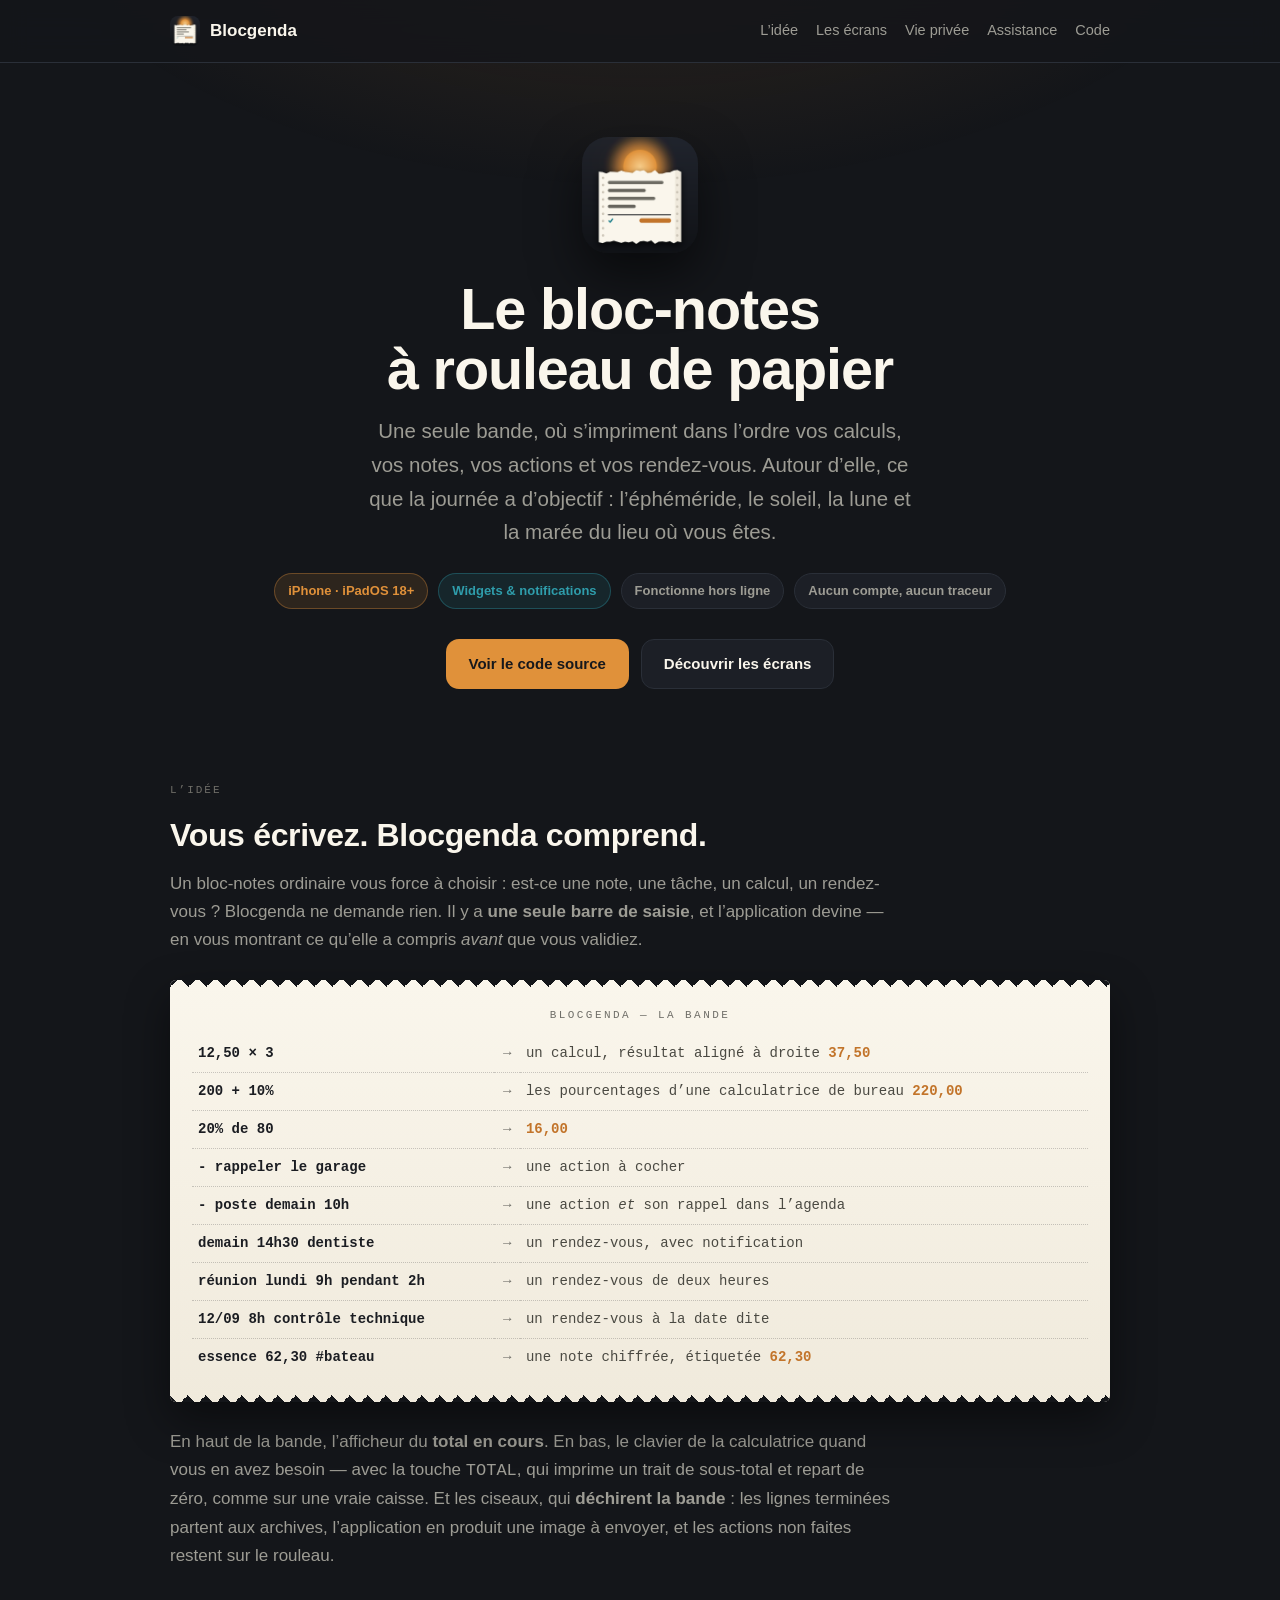
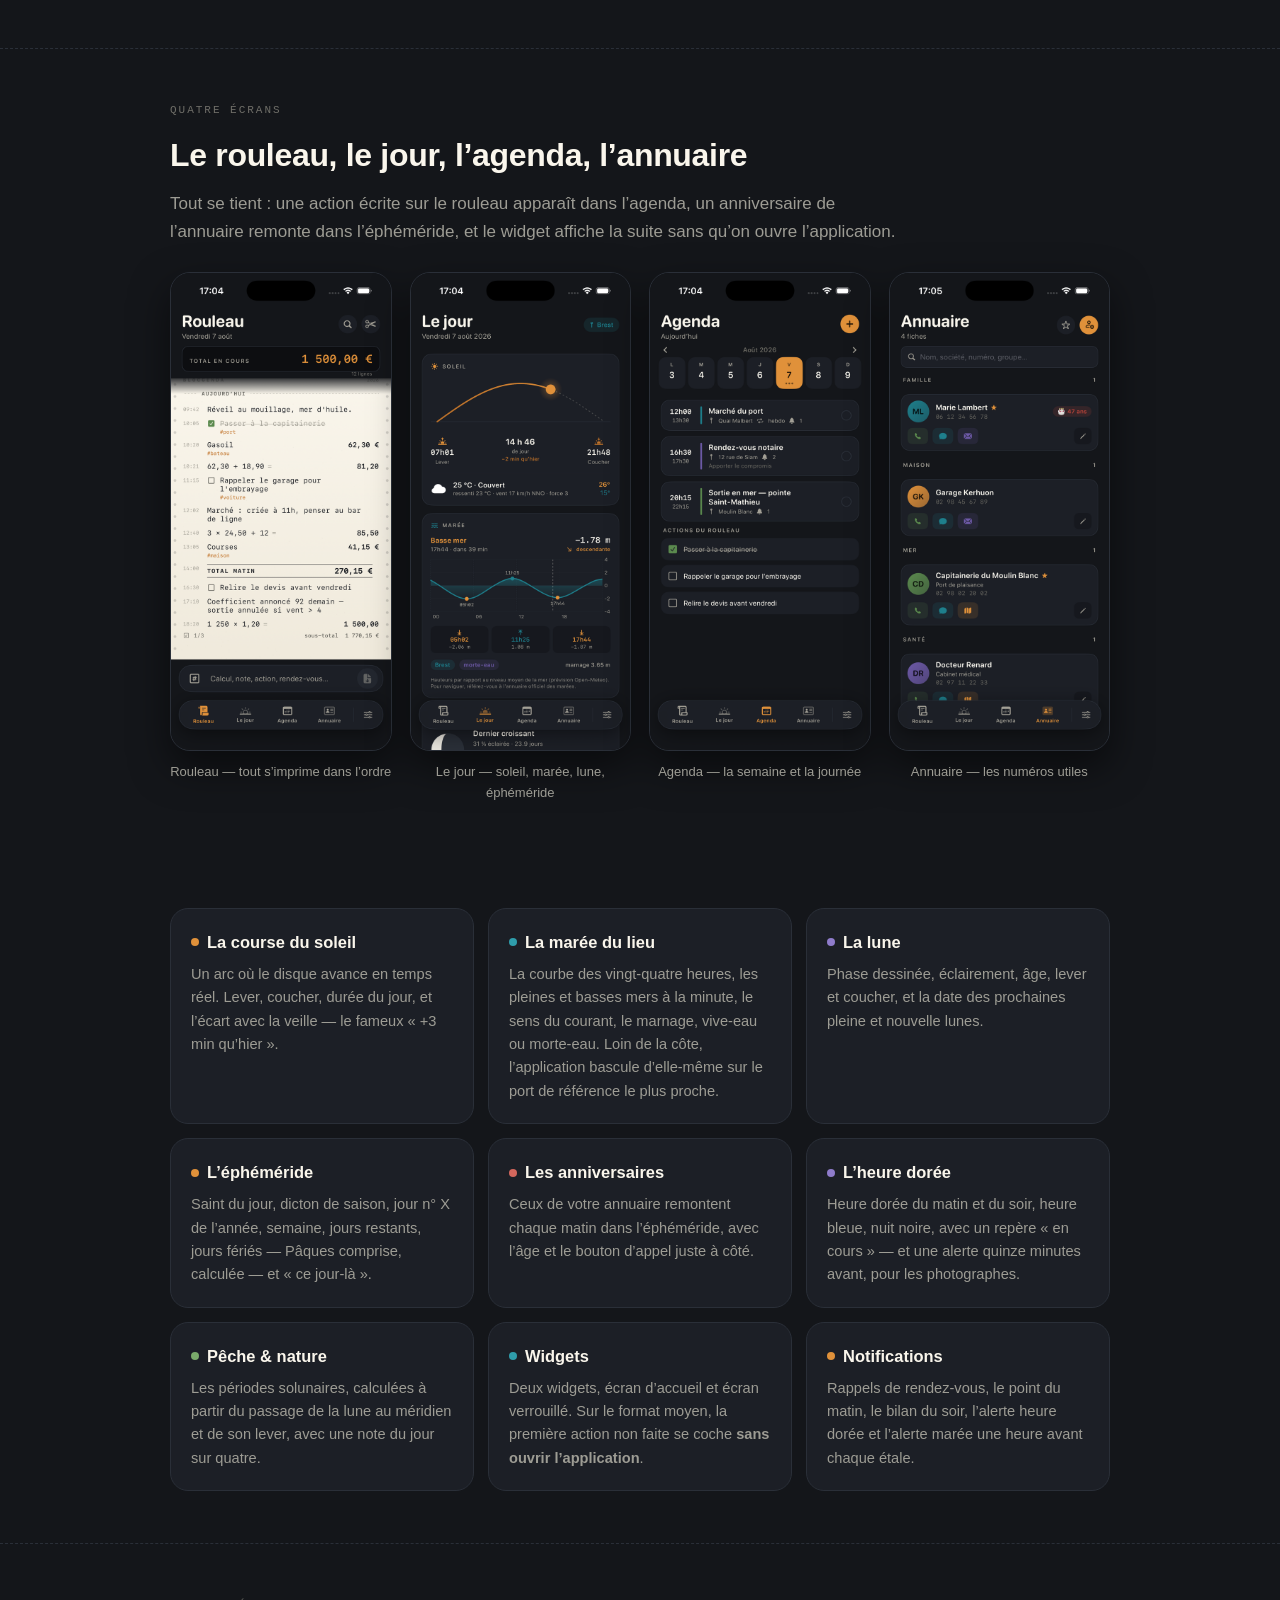
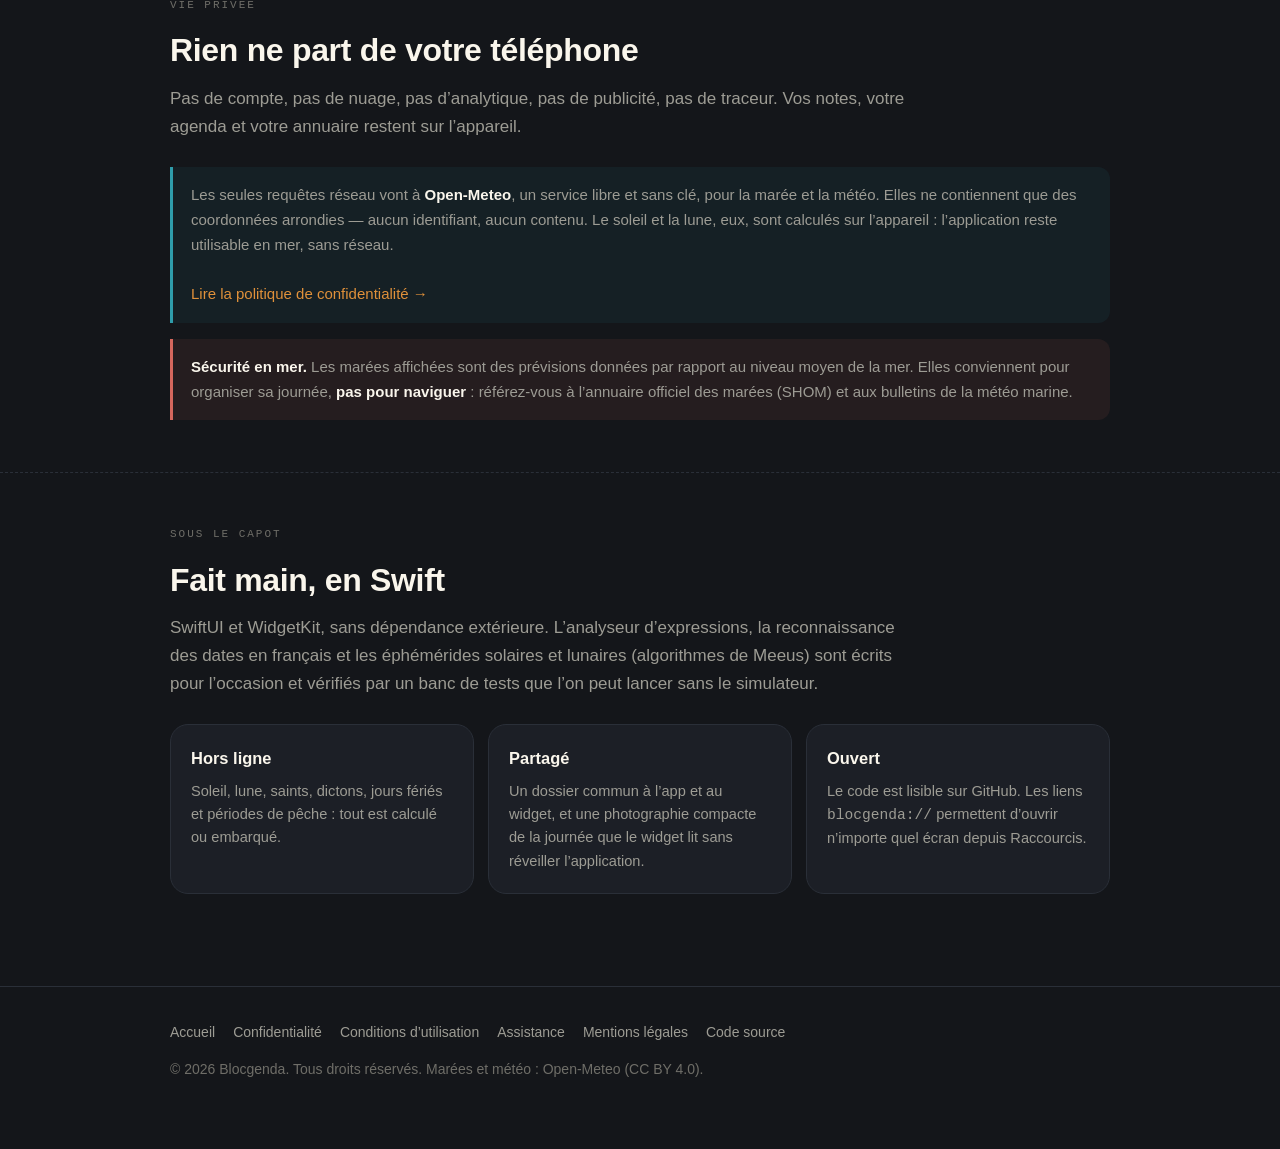
==== docs/index.html @ 2d796fb8 "Première version de Blocgenda Un bloc-notes à rouleau de papier : une seule barre de saisie qui reco" ====
<!DOCTYPE html>
<html lang="fr">
<head>
<meta charset="utf-8">
<meta name="viewport" content="width=device-width, initial-scale=1">
<title>Blocgenda — le bloc-notes à rouleau de papier</title>
<meta name="description" content="Un bloc-notes qui pense comme une additionneuse : une bande de papier où s’impriment vos calculs, vos notes, vos actions et vos rendez-vous. Avec l’éphéméride, le soleil, la lune et la marée du lieu où vous êtes.">
<meta name="theme-color" content="#14161a">
<link rel="icon" href="icone.png">
<link rel="apple-touch-icon" href="icone.png">
<link rel="stylesheet" href="style.css">
<meta property="og:type" content="website">
<meta property="og:title" content="Blocgenda — le bloc-notes à rouleau de papier">
<meta property="og:description" content="Calculs, notes, actions et rendez-vous sur une seule bande de papier. Plus l’éphéméride, le soleil, la lune et la marée du lieu où vous êtes.">
<meta property="og:image" content="https://boboul-cloud.github.io/blocgenda/icone.png">
<meta property="og:locale" content="fr_FR">
</head>
<body>

<header class="site">
  <div class="wrap">
    <a class="brand" href="index.html"><img src="icone.png" alt="">Blocgenda</a>
    <nav class="site">
      <a href="#idee">L’idée</a>
      <a href="#ecrans">Les écrans</a>
      <a href="#vie-privee">Vie privée</a>
      <a href="assistance.html">Assistance</a>
      <a href="https://github.com/boboul-cloud/blocgenda">Code</a>
    </nav>
  </div>
</header>

<main>

<div class="hero wrap">
  <img class="icon" src="icone.png" alt="Icône de Blocgenda : une bande de papier déchirée devant un soleil levant">
  <h1>Le bloc-notes<br>à rouleau de papier</h1>
  <p class="tagline">
    Une seule bande, où s’impriment dans l’ordre vos calculs, vos notes, vos actions
    et vos rendez-vous. Autour d’elle, ce que la journée a d’objectif : l’éphéméride,
    le soleil, la lune et la marée du lieu où vous êtes.
  </p>
  <div class="badges">
    <span class="pill amber">iPhone · iPadOS 18+</span>
    <span class="pill sea">Widgets &amp; notifications</span>
    <span class="pill">Fonctionne hors ligne</span>
    <span class="pill">Aucun compte, aucun traceur</span>
  </div>
  <div class="cta">
    <a class="button primary" href="https://github.com/boboul-cloud/blocgenda">Voir le code source</a>
    <a class="button ghost" href="#ecrans">Découvrir les écrans</a>
  </div>
</div>

<!-- ---------------------------------------------------------------- -->

<section id="idee">
  <div class="wrap">
    <p class="eyebrow">L’idée</p>
    <h2>Vous écrivez. Blocgenda comprend.</h2>
    <p class="lede">
      Un bloc-notes ordinaire vous force à choisir : est-ce une note, une tâche, un
      calcul, un rendez-vous ? Blocgenda ne demande rien. Il y a <strong>une seule barre
      de saisie</strong>, et l’application devine — en vous montrant ce qu’elle a compris
      <em>avant</em> que vous validiez.
    </p>

    <div class="tape">
      <span class="head">Blocgenda — la bande</span>
      <table>
        <tr><td class="in">12,50 × 3</td><td class="arrow">→</td><td class="out">un calcul, résultat aligné à droite <span class="amount">37,50</span></td></tr>
        <tr><td class="in">200 + 10%</td><td class="arrow">→</td><td class="out">les pourcentages d’une calculatrice de bureau <span class="amount">220,00</span></td></tr>
        <tr><td class="in">20% de 80</td><td class="arrow">→</td><td class="out"><span class="amount">16,00</span></td></tr>
        <tr><td class="in">- rappeler le garage</td><td class="arrow">→</td><td class="out">une action à cocher</td></tr>
        <tr><td class="in">- poste demain 10h</td><td class="arrow">→</td><td class="out">une action <em>et</em> son rappel dans l’agenda</td></tr>
        <tr><td class="in">demain 14h30 dentiste</td><td class="arrow">→</td><td class="out">un rendez-vous, avec notification</td></tr>
        <tr><td class="in">réunion lundi 9h pendant 2h</td><td class="arrow">→</td><td class="out">un rendez-vous de deux heures</td></tr>
        <tr><td class="in">12/09 8h contrôle technique</td><td class="arrow">→</td><td class="out">un rendez-vous à la date dite</td></tr>
        <tr><td class="in">essence 62,30 #bateau</td><td class="arrow">→</td><td class="out">une note chiffrée, étiquetée <span class="amount">62,30</span></td></tr>
      </table>
    </div>

    <p class="lede" style="margin-top:26px">
      En haut de la bande, l’afficheur du <strong>total en cours</strong>. En bas, le clavier
      de la calculatrice quand vous en avez besoin — avec la touche <code>TOTAL</code>, qui
      imprime un trait de sous-total et repart de zéro, comme sur une vraie caisse.
      Et les ciseaux, qui <strong>déchirent la bande</strong> : les lignes terminées partent
      aux archives, l’application en produit une image à envoyer, et les actions non faites
      restent sur le rouleau.
    </p>
  </div>
</section>

<hr class="rule">

<!-- ---------------------------------------------------------------- -->

<section id="ecrans">
  <div class="wrap">
    <p class="eyebrow">Quatre écrans</p>
    <h2>Le rouleau, le jour, l’agenda, l’annuaire</h2>
    <p class="lede">
      Tout se tient : une action écrite sur le rouleau apparaît dans l’agenda, un
      anniversaire de l’annuaire remonte dans l’éphéméride, et le widget affiche
      la suite sans qu’on ouvre l’application.
    </p>

    <div class="shots">
      <div class="shot"><figure>
        <img src="captures/rouleau.png" alt="L’écran Rouleau : une bande de papier avec des notes, des calculs et des actions cochables, et l’afficheur du total en cours.">
        <figcaption>Rouleau — tout s’imprime dans l’ordre</figcaption>
      </figure></div>
      <div class="shot"><figure>
        <img src="captures/jour.png" alt="L’écran Le jour : la course du soleil en arc, les heures de lever et coucher, la météo, et la courbe de marée de la journée.">
        <figcaption>Le jour — soleil, marée, lune, éphéméride</figcaption>
      </figure></div>
      <div class="shot"><figure>
        <img src="captures/agenda.png" alt="L’écran Agenda : la bande des sept jours de la semaine et la liste des rendez-vous du jour.">
        <figcaption>Agenda — la semaine et la journée</figcaption>
      </figure></div>
      <div class="shot"><figure>
        <img src="captures/annuaire.png" alt="L’écran Annuaire : des fiches de contacts groupées, avec les boutons appeler, écrire, courriel et plan.">
        <figcaption>Annuaire — les numéros utiles</figcaption>
      </figure></div>
    </div>
  </div>
</section>

<section>
  <div class="wrap">
    <div class="grid">

      <div class="card">
        <h3><span class="dot amber"></span>La course du soleil</h3>
        <p>Un arc où le disque avance en temps réel. Lever, coucher, durée du jour, et
        l’écart avec la veille — le fameux « +3 min qu’hier ».</p>
      </div>

      <div class="card">
        <h3><span class="dot sea"></span>La marée du lieu</h3>
        <p>La courbe des vingt-quatre heures, les pleines et basses mers à la minute,
        le sens du courant, le marnage, vive-eau ou morte-eau. Loin de la côte,
        l’application bascule d’elle-même sur le port de référence le plus proche.</p>
      </div>

      <div class="card">
        <h3><span class="dot violet"></span>La lune</h3>
        <p>Phase dessinée, éclairement, âge, lever et coucher, et la date des
        prochaines pleine et nouvelle lunes.</p>
      </div>

      <div class="card">
        <h3><span class="dot amber"></span>L’éphéméride</h3>
        <p>Saint du jour, dicton de saison, jour n° X de l’année, semaine, jours
        restants, jours fériés — Pâques comprise, calculée — et « ce jour-là ».</p>
      </div>

      <div class="card">
        <h3><span class="dot rouge"></span>Les anniversaires</h3>
        <p>Ceux de votre annuaire remontent chaque matin dans l’éphéméride, avec l’âge
        et le bouton d’appel juste à côté.</p>
      </div>

      <div class="card">
        <h3><span class="dot violet"></span>L’heure dorée</h3>
        <p>Heure dorée du matin et du soir, heure bleue, nuit noire, avec un repère
        « en cours » — et une alerte quinze minutes avant, pour les photographes.</p>
      </div>

      <div class="card">
        <h3><span class="dot moss"></span>Pêche &amp; nature</h3>
        <p>Les périodes solunaires, calculées à partir du passage de la lune au
        méridien et de son lever, avec une note du jour sur quatre.</p>
      </div>

      <div class="card">
        <h3><span class="dot sea"></span>Widgets</h3>
        <p>Deux widgets, écran d’accueil et écran verrouillé. Sur le format moyen,
        la première action non faite se coche <strong>sans ouvrir l’application</strong>.</p>
      </div>

      <div class="card">
        <h3><span class="dot amber"></span>Notifications</h3>
        <p>Rappels de rendez-vous, le point du matin, le bilan du soir, l’alerte
        heure dorée et l’alerte marée une heure avant chaque étale.</p>
      </div>

    </div>
  </div>
</section>

<hr class="rule">

<!-- ---------------------------------------------------------------- -->

<section id="vie-privee">
  <div class="wrap">
    <p class="eyebrow">Vie privée</p>
    <h2>Rien ne part de votre téléphone</h2>
    <p class="lede">
      Pas de compte, pas de nuage, pas d’analytique, pas de publicité, pas de traceur.
      Vos notes, votre agenda et votre annuaire restent sur l’appareil.
    </p>

    <div class="callout sea">
      Les seules requêtes réseau vont à <strong>Open-Meteo</strong>, un service libre et sans clé,
      pour la marée et la météo. Elles ne contiennent que des coordonnées arrondies —
      aucun identifiant, aucun contenu. Le soleil et la lune, eux, sont calculés sur
      l’appareil : l’application reste utilisable en mer, sans réseau.
      <br><br>
      <a href="confidentialite.html">Lire la politique de confidentialité →</a>
    </div>

    <div class="callout rouge" style="margin-top:16px">
      <strong>Sécurité en mer.</strong> Les marées affichées sont des prévisions données par
      rapport au niveau moyen de la mer. Elles conviennent pour organiser sa journée,
      <strong>pas pour naviguer</strong> : référez-vous à l’annuaire officiel des marées
      (SHOM) et aux bulletins de la météo marine.
    </div>
  </div>
</section>

<hr class="rule">

<section>
  <div class="wrap">
    <p class="eyebrow">Sous le capot</p>
    <h2>Fait main, en Swift</h2>
    <p class="lede">
      SwiftUI et WidgetKit, sans dépendance extérieure. L’analyseur d’expressions,
      la reconnaissance des dates en français et les éphémérides solaires et lunaires
      (algorithmes de Meeus) sont écrits pour l’occasion et vérifiés par un banc de
      tests que l’on peut lancer sans le simulateur.
    </p>
    <div class="grid">
      <div class="card"><h3>Hors ligne</h3><p>Soleil, lune, saints, dictons, jours fériés et périodes de pêche : tout est calculé ou embarqué.</p></div>
      <div class="card"><h3>Partagé</h3><p>Un dossier commun à l’app et au widget, et une photographie compacte de la journée que le widget lit sans réveiller l’application.</p></div>
      <div class="card"><h3>Ouvert</h3><p>Le code est lisible sur GitHub. Les liens <code>blocgenda://</code> permettent d’ouvrir n’importe quel écran depuis Raccourcis.</p></div>
    </div>
  </div>
</section>

</main>

<footer class="site">
  <div class="wrap">
    <div class="links">
      <a href="index.html">Accueil</a>
      <a href="confidentialite.html">Confidentialité</a>
      <a href="conditions.html">Conditions d’utilisation</a>
      <a href="assistance.html">Assistance</a>
      <a href="mentions-legales.html">Mentions légales</a>
      <a href="https://github.com/boboul-cloud/blocgenda">Code source</a>
    </div>
    <p>© 2026 Blocgenda. Tous droits réservés. Marées et météo : Open-Meteo (CC BY 4.0).</p>
  </div>
</footer>

</body>
</html>
---- docs/style.css ----
/* Blocgenda — feuille de style du site.
   Même charte que l'application : châssis sombre, papier chaud, ambre et mer. */

:root {
  --chassis: #14161a;
  --chassis-soft: #1c1f26;
  --chassis-line: #2a2f38;
  --paper: #faf6ec;
  --paper-shade: #f0eadc;
  --text: #1b1d22;
  --text-soft: #9d9c94;
  --text-faint: #6f6e68;
  --amber: #e0913a;
  --amber-deep: #c2742a;
  --sea: #2f9dab;
  --moss: #7aab6b;
  --rouge: #d4675d;
  --violet: #8f7ccb;

  --mono: ui-monospace, "SF Mono", "JetBrains Mono", Menlo, Consolas, monospace;
  --sans: -apple-system, BlinkMacSystemFont, "Segoe UI", Inter, Roboto, "Helvetica Neue", Arial, sans-serif;

  --max: 980px;
  --radius: 18px;
}

* { box-sizing: border-box; }

html { scroll-behavior: smooth; }

body {
  margin: 0;
  background: var(--chassis);
  color: var(--paper);
  font-family: var(--sans);
  font-size: 17px;
  line-height: 1.65;
  -webkit-font-smoothing: antialiased;
  text-rendering: optimizeLegibility;
}

/* Halo ambré discret, comme le soleil de l'icône */
body::before {
  content: "";
  position: fixed;
  inset: 0;
  background: radial-gradient(60rem 34rem at 50% -12rem, rgba(224, 145, 58, .17), transparent 70%);
  pointer-events: none;
  z-index: 0;
}

.wrap { position: relative; z-index: 1; max-width: var(--max); margin: 0 auto; padding: 0 20px; }

a { color: var(--amber); text-decoration: none; }
a:hover { text-decoration: underline; }

/* ---------- En-tête ---------- */

header.site {
  position: sticky; top: 0; z-index: 10;
  background: rgba(20, 22, 26, .86);
  backdrop-filter: saturate(160%) blur(14px);
  border-bottom: 1px solid var(--chassis-line);
}
header.site .wrap {
  display: flex; align-items: center; gap: 14px;
  min-height: 62px; flex-wrap: wrap;
}
.brand { display: flex; align-items: center; gap: 10px; font-weight: 700; color: var(--paper); }
.brand:hover { text-decoration: none; }
.brand img { width: 30px; height: 30px; border-radius: 8px; display: block; }
nav.site { margin-left: auto; display: flex; gap: 18px; flex-wrap: wrap; }
nav.site a { color: var(--text-soft); font-size: 14.5px; font-weight: 500; }
nav.site a:hover, nav.site a[aria-current="page"] { color: var(--amber); text-decoration: none; }

/* ---------- Héros ---------- */

.hero { padding: 74px 0 40px; text-align: center; }
.hero img.icon {
  width: 116px; height: 116px; border-radius: 26px; display: block; margin: 0 auto 26px;
  box-shadow: 0 22px 50px rgba(0, 0, 0, .55);
}
.hero h1 { font-size: clamp(2.4rem, 7vw, 3.6rem); line-height: 1.05; margin: 0 0 14px; letter-spacing: -.02em; }
.hero .tagline { font-size: clamp(1.05rem, 2.6vw, 1.28rem); color: var(--text-soft); max-width: 34rem; margin: 0 auto; }
.hero .badges { margin-top: 24px; display: flex; gap: 10px; justify-content: center; flex-wrap: wrap; }

.pill {
  display: inline-flex; align-items: center; gap: 6px;
  padding: 6px 13px; border-radius: 999px;
  font-size: 13px; font-weight: 600;
  border: 1px solid var(--chassis-line); color: var(--text-soft);
  background: var(--chassis-soft);
}
.pill.amber { color: var(--amber); border-color: rgba(224, 145, 58, .35); background: rgba(224, 145, 58, .12); }
.pill.sea { color: var(--sea); border-color: rgba(47, 157, 171, .35); background: rgba(47, 157, 171, .12); }

.cta { margin-top: 30px; display: flex; gap: 12px; justify-content: center; flex-wrap: wrap; }
.button {
  display: inline-block; padding: 12px 22px; border-radius: 13px;
  font-weight: 700; font-size: 15px; border: 1px solid transparent;
}
.button.primary { background: var(--amber); color: #16181c; }
.button.primary:hover { background: #efa257; text-decoration: none; }
.button.ghost { border-color: var(--chassis-line); color: var(--paper); background: var(--chassis-soft); }
.button.ghost:hover { border-color: var(--amber); text-decoration: none; }

/* ---------- Sections ---------- */

section { padding: 52px 0; }
section > .wrap > h2 {
  font-size: clamp(1.5rem, 4vw, 2rem); margin: 0 0 8px; letter-spacing: -.01em;
}
.eyebrow {
  font-family: var(--mono); font-size: 11px; letter-spacing: .18em;
  text-transform: uppercase; color: var(--text-faint); margin: 0 0 10px;
}
.lede { color: var(--text-soft); max-width: 46rem; margin: 0 0 26px; }

hr.rule { border: 0; border-top: 1px dashed var(--chassis-line); margin: 0; }

/* ---------- La bande de papier ---------- */

.tape {
  background: linear-gradient(180deg, var(--paper), var(--paper-shade));
  color: var(--text);
  border-radius: 6px;
  padding: 26px 22px;
  font-family: var(--mono);
  font-size: 14px;
  box-shadow: 0 18px 44px rgba(0, 0, 0, .45);
  position: relative;
  overflow: hidden;
}
.tape::before, .tape::after {
  content: ""; position: absolute; left: 0; right: 0; height: 10px;
  background-size: 18px 10px; background-repeat: repeat-x;
}
.tape::before {
  top: 0;
  background-image: linear-gradient(135deg, var(--chassis) 25%, transparent 25%),
                    linear-gradient(225deg, var(--chassis) 25%, transparent 25%);
}
.tape::after {
  bottom: 0;
  background-image: linear-gradient(45deg, var(--chassis) 25%, transparent 25%),
                    linear-gradient(315deg, var(--chassis) 25%, transparent 25%);
}
.tape table { width: 100%; border-collapse: collapse; margin: 10px 0 0; }
.tape td { padding: 7px 6px; border-bottom: 1px dotted rgba(27, 29, 34, .22); vertical-align: top; }
.tape tr:last-child td { border-bottom: 0; }
.tape td.in { white-space: nowrap; font-weight: 600; }
.tape td.arrow { color: var(--text-faint); width: 1.6rem; text-align: center; }
.tape td.out { color: #4a4942; }
.tape .amount { color: var(--amber-deep); font-weight: 700; }
.tape .head {
  font-size: 11px; letter-spacing: .22em; text-transform: uppercase;
  color: var(--text-faint); text-align: center; display: block;
}

/* ---------- Grille de fonctions ---------- */

.grid { display: grid; gap: 14px; grid-template-columns: repeat(auto-fit, minmax(255px, 1fr)); }
.card {
  background: var(--chassis-soft); border: 1px solid var(--chassis-line);
  border-radius: var(--radius); padding: 20px;
}
.card h3 { margin: 0 0 7px; font-size: 1.03rem; display: flex; align-items: center; gap: 8px; }
.card p { margin: 0; color: var(--text-soft); font-size: 14.6px; line-height: 1.6; }
.card .dot { width: 8px; height: 8px; border-radius: 50%; flex: none; }
.dot.amber { background: var(--amber); }
.dot.sea { background: var(--sea); }
.dot.moss { background: var(--moss); }
.dot.violet { background: var(--violet); }
.dot.rouge { background: var(--rouge); }

/* ---------- Captures ---------- */

.shots {
  display: grid; gap: 18px; grid-template-columns: repeat(auto-fit, minmax(190px, 1fr));
  align-items: start;
}
.shot figure { margin: 0; }
.shot img {
  width: 100%; height: auto; display: block;
  border-radius: 20px; border: 1px solid var(--chassis-line);
  box-shadow: 0 16px 38px rgba(0, 0, 0, .5);
}
.shot figcaption {
  margin-top: 10px; text-align: center; font-size: 13px; color: var(--text-soft);
}

/* ---------- Encadré ---------- */

.callout {
  border-left: 3px solid var(--amber); border-radius: 0 12px 12px 0;
  background: rgba(224, 145, 58, .08);
  padding: 16px 18px; color: var(--text-soft); font-size: 15px;
}
.callout.sea { border-left-color: var(--sea); background: rgba(47, 157, 171, .08); }
.callout.rouge { border-left-color: var(--rouge); background: rgba(212, 103, 93, .09); }
.callout strong { color: var(--paper); }

/* ---------- Pages de texte ---------- */

.doc { max-width: 46rem; }
.doc h1 { font-size: clamp(1.8rem, 5vw, 2.4rem); margin: 0 0 6px; }
.doc .updated { color: var(--text-faint); font-size: 14px; margin: 0 0 34px; font-family: var(--mono); }
.doc h2 {
  font-size: 1.16rem; margin: 38px 0 10px; padding-top: 18px;
  border-top: 1px solid var(--chassis-line);
}
.doc h3 { font-size: 1rem; margin: 22px 0 6px; color: var(--amber); }
.doc p, .doc li { color: var(--text-soft); font-size: 16px; }
.doc strong { color: var(--paper); }
.doc ul, .doc ol { padding-left: 1.25rem; }
.doc li { margin-bottom: 7px; }
.doc table { width: 100%; border-collapse: collapse; margin: 16px 0; font-size: 15px; }
.doc th, .doc td {
  text-align: left; padding: 10px 12px; border-bottom: 1px solid var(--chassis-line);
  vertical-align: top; color: var(--text-soft);
}
.doc th { color: var(--paper); font-size: 13px; text-transform: uppercase; letter-spacing: .05em; }
.doc code {
  font-family: var(--mono); font-size: .88em;
  background: var(--chassis-soft); border: 1px solid var(--chassis-line);
  padding: 1px 6px; border-radius: 6px; color: var(--paper);
}

/* ---------- Pied ---------- */

footer.site {
  border-top: 1px solid var(--chassis-line);
  margin-top: 40px; padding: 34px 0 54px;
  color: var(--text-faint); font-size: 14px;
}
footer.site .links { display: flex; gap: 18px; flex-wrap: wrap; margin-bottom: 14px; }
footer.site a { color: var(--text-soft); }
footer.site a:hover { color: var(--amber); }

@media (max-width: 640px) {
  body { font-size: 16px; }
  .hero { padding: 48px 0 28px; }
  section { padding: 38px 0; }
}
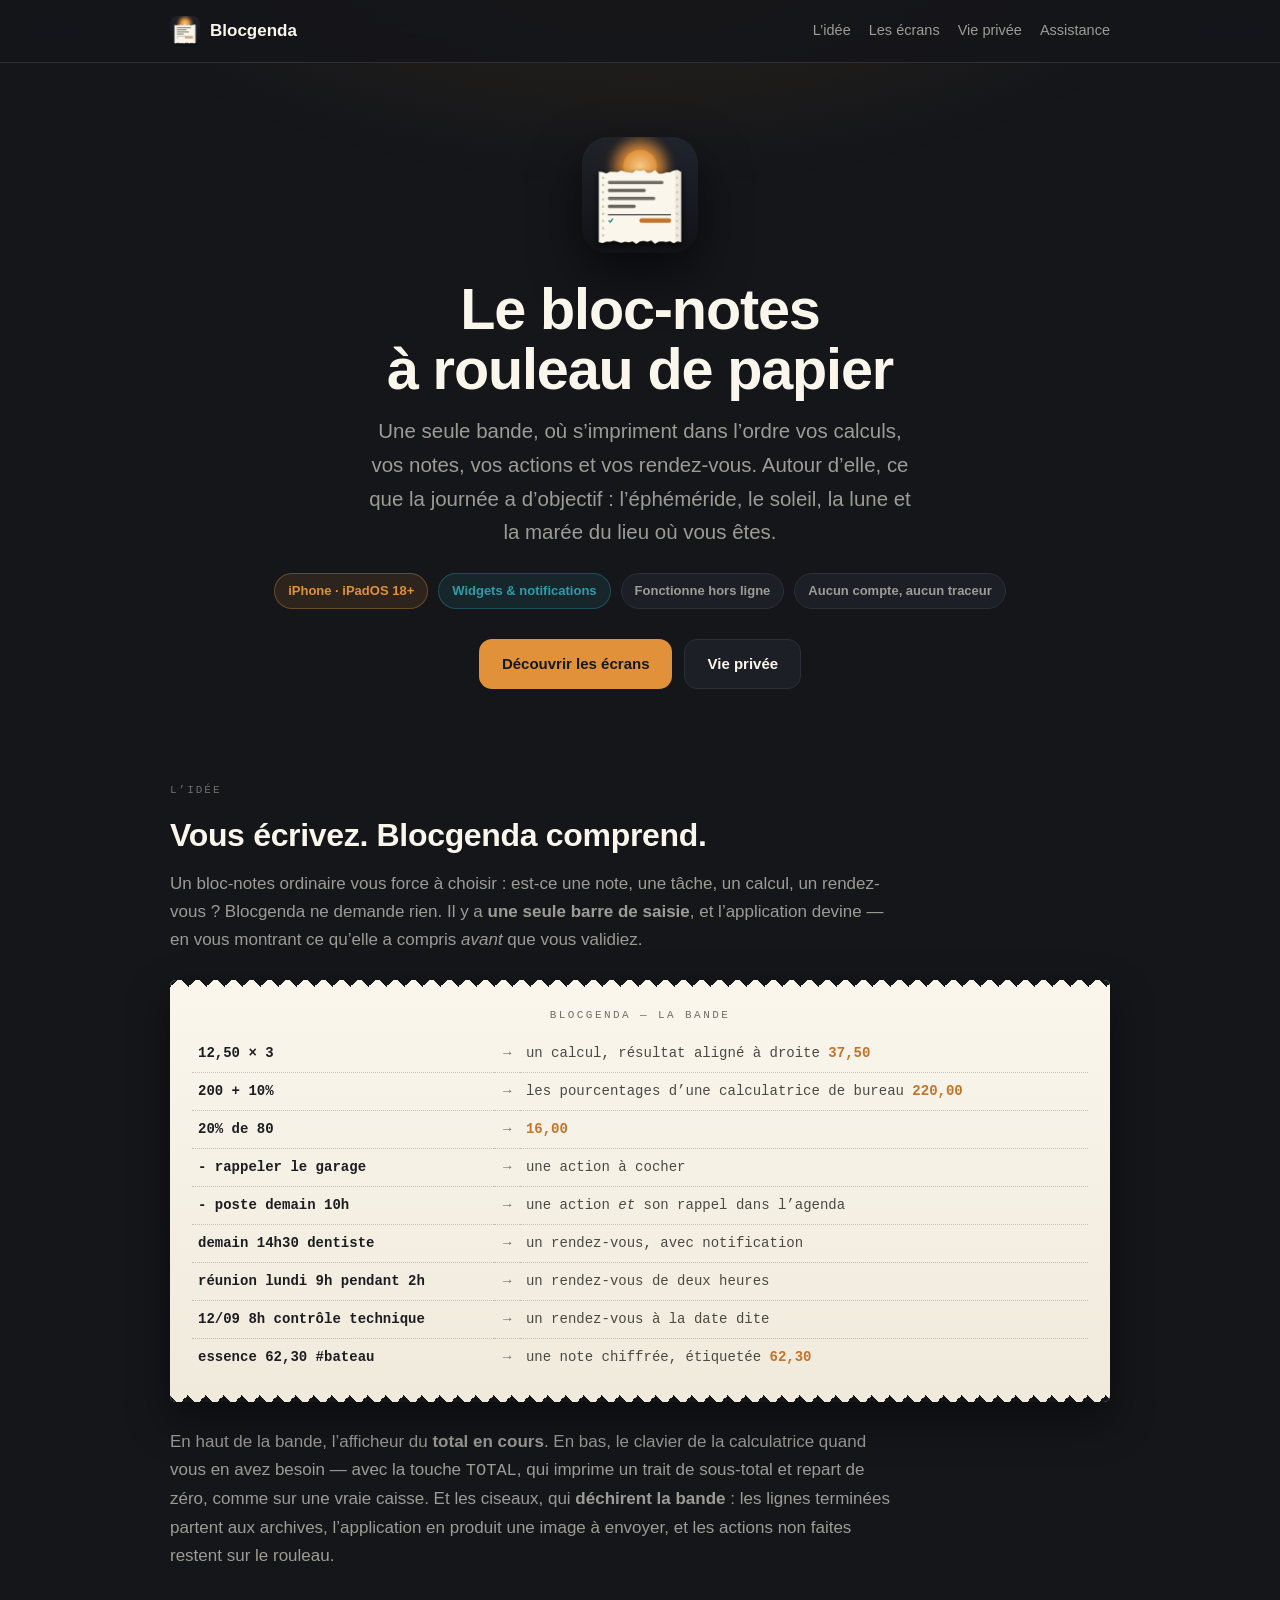
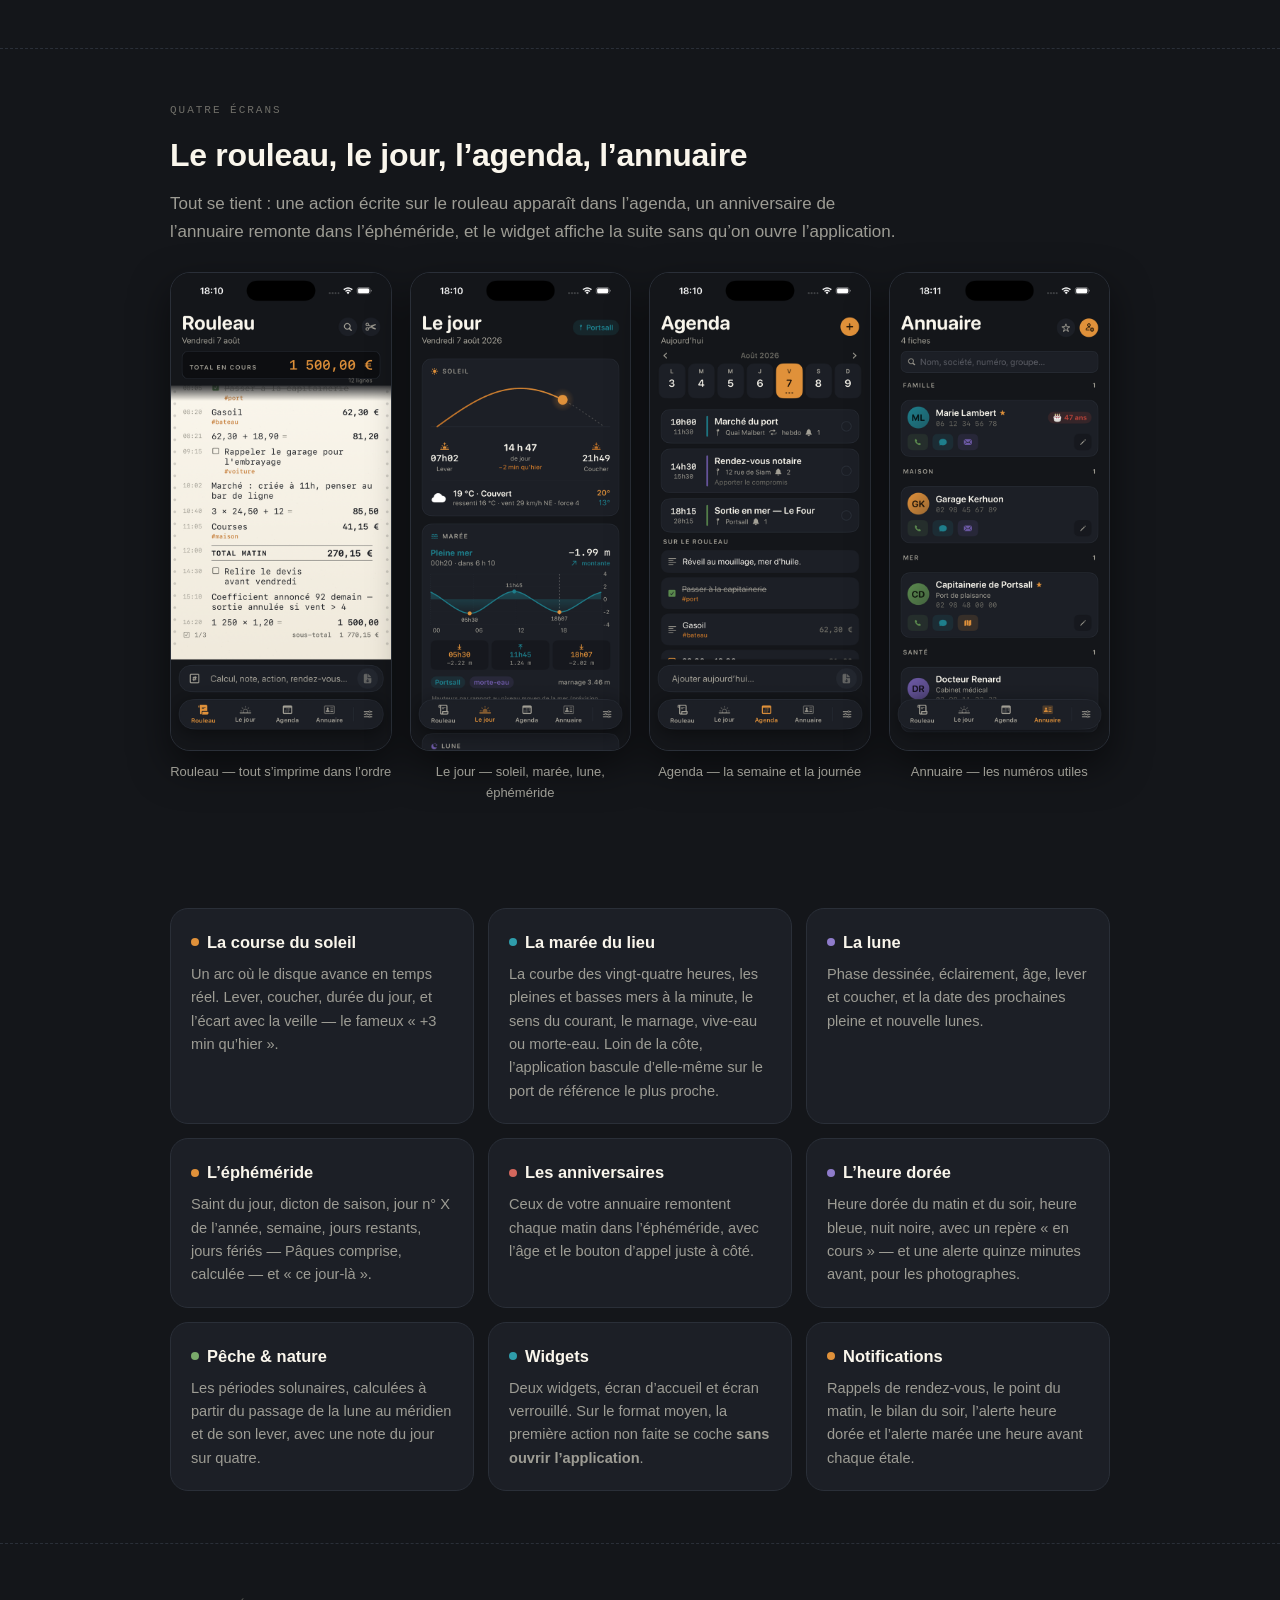
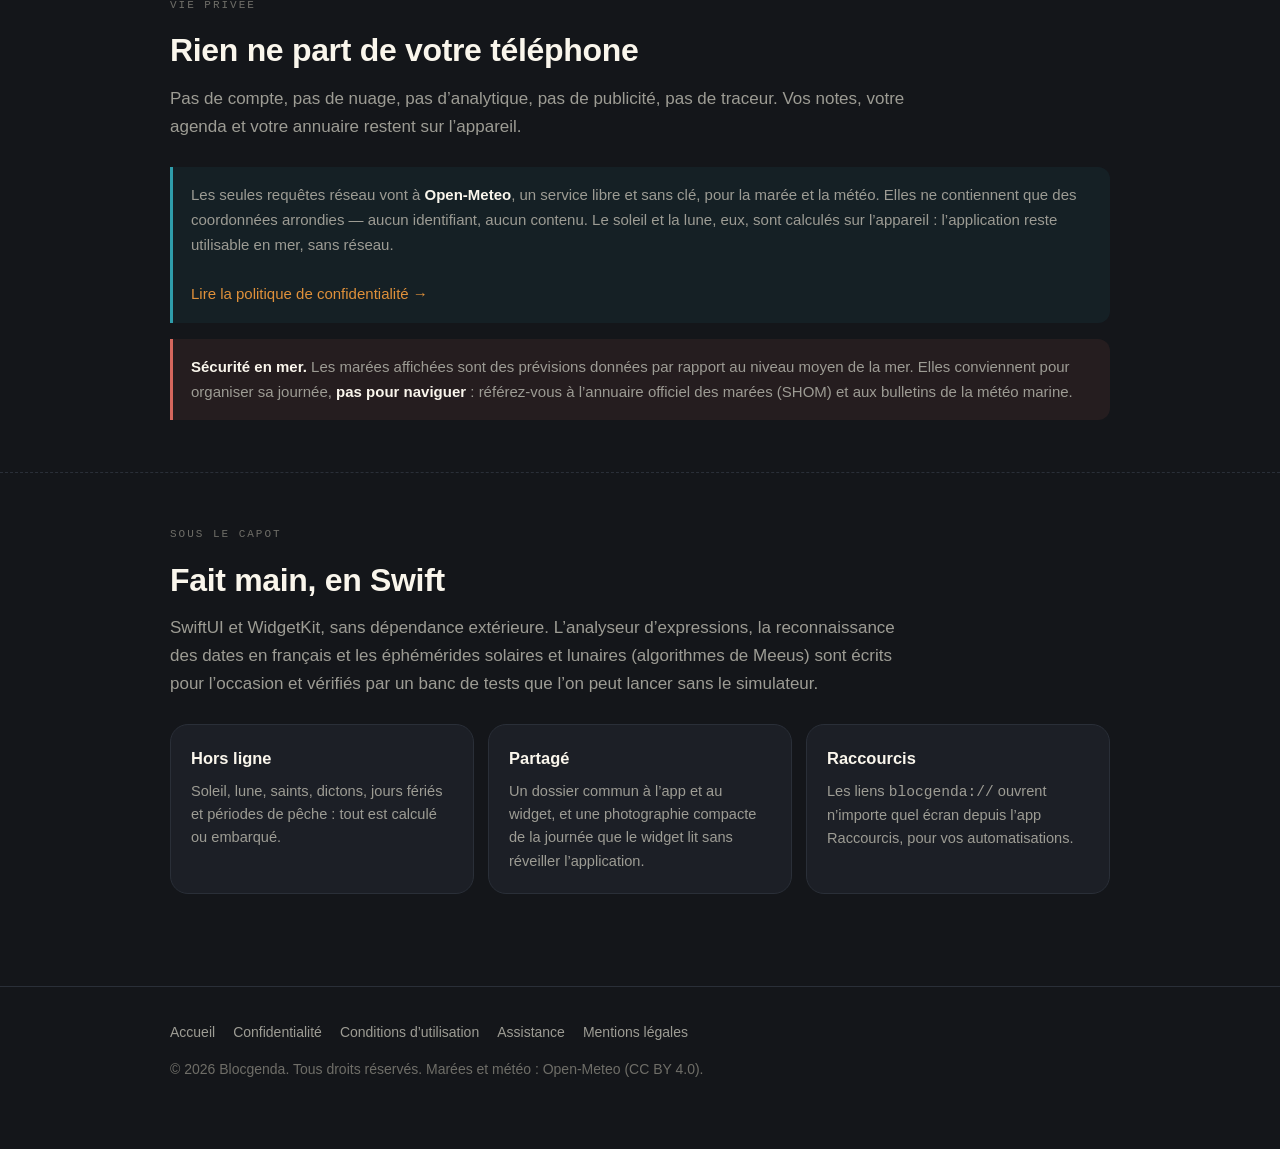
==== commit 6be1545b: "Ajoute la saisie depuis l'agenda, Portsall, et grossit la typographie Saisie depuis l'agenda   La ba" ====
--- a/docs/index.html
+++ b/docs/index.html
@@ -25,7 +25,6 @@
       <a href="#ecrans">Les écrans</a>
       <a href="#vie-privee">Vie privée</a>
       <a href="assistance.html">Assistance</a>
-      <a href="https://github.com/boboul-cloud/blocgenda">Code</a>
     </nav>
   </div>
 </header>
@@ -47,8 +46,8 @@
     <span class="pill">Aucun compte, aucun traceur</span>
   </div>
   <div class="cta">
-    <a class="button primary" href="https://github.com/boboul-cloud/blocgenda">Voir le code source</a>
-    <a class="button ghost" href="#ecrans">Découvrir les écrans</a>
+    <a class="button primary" href="#ecrans">Découvrir les écrans</a>
+    <a class="button ghost" href="#vie-privee">Vie privée</a>
   </div>
 </div>
 
@@ -235,7 +234,7 @@
     <div class="grid">
       <div class="card"><h3>Hors ligne</h3><p>Soleil, lune, saints, dictons, jours fériés et périodes de pêche : tout est calculé ou embarqué.</p></div>
       <div class="card"><h3>Partagé</h3><p>Un dossier commun à l’app et au widget, et une photographie compacte de la journée que le widget lit sans réveiller l’application.</p></div>
-      <div class="card"><h3>Ouvert</h3><p>Le code est lisible sur GitHub. Les liens <code>blocgenda://</code> permettent d’ouvrir n’importe quel écran depuis Raccourcis.</p></div>
+      <div class="card"><h3>Raccourcis</h3><p>Les liens <code>blocgenda://</code> ouvrent n’importe quel écran depuis l’app Raccourcis, pour vos automatisations.</p></div>
     </div>
   </div>
 </section>
@@ -250,7 +249,6 @@
       <a href="conditions.html">Conditions d’utilisation</a>
       <a href="assistance.html">Assistance</a>
       <a href="mentions-legales.html">Mentions légales</a>
-      <a href="https://github.com/boboul-cloud/blocgenda">Code source</a>
     </div>
     <p>© 2026 Blocgenda. Tous droits réservés. Marées et météo : Open-Meteo (CC BY 4.0).</p>
   </div>
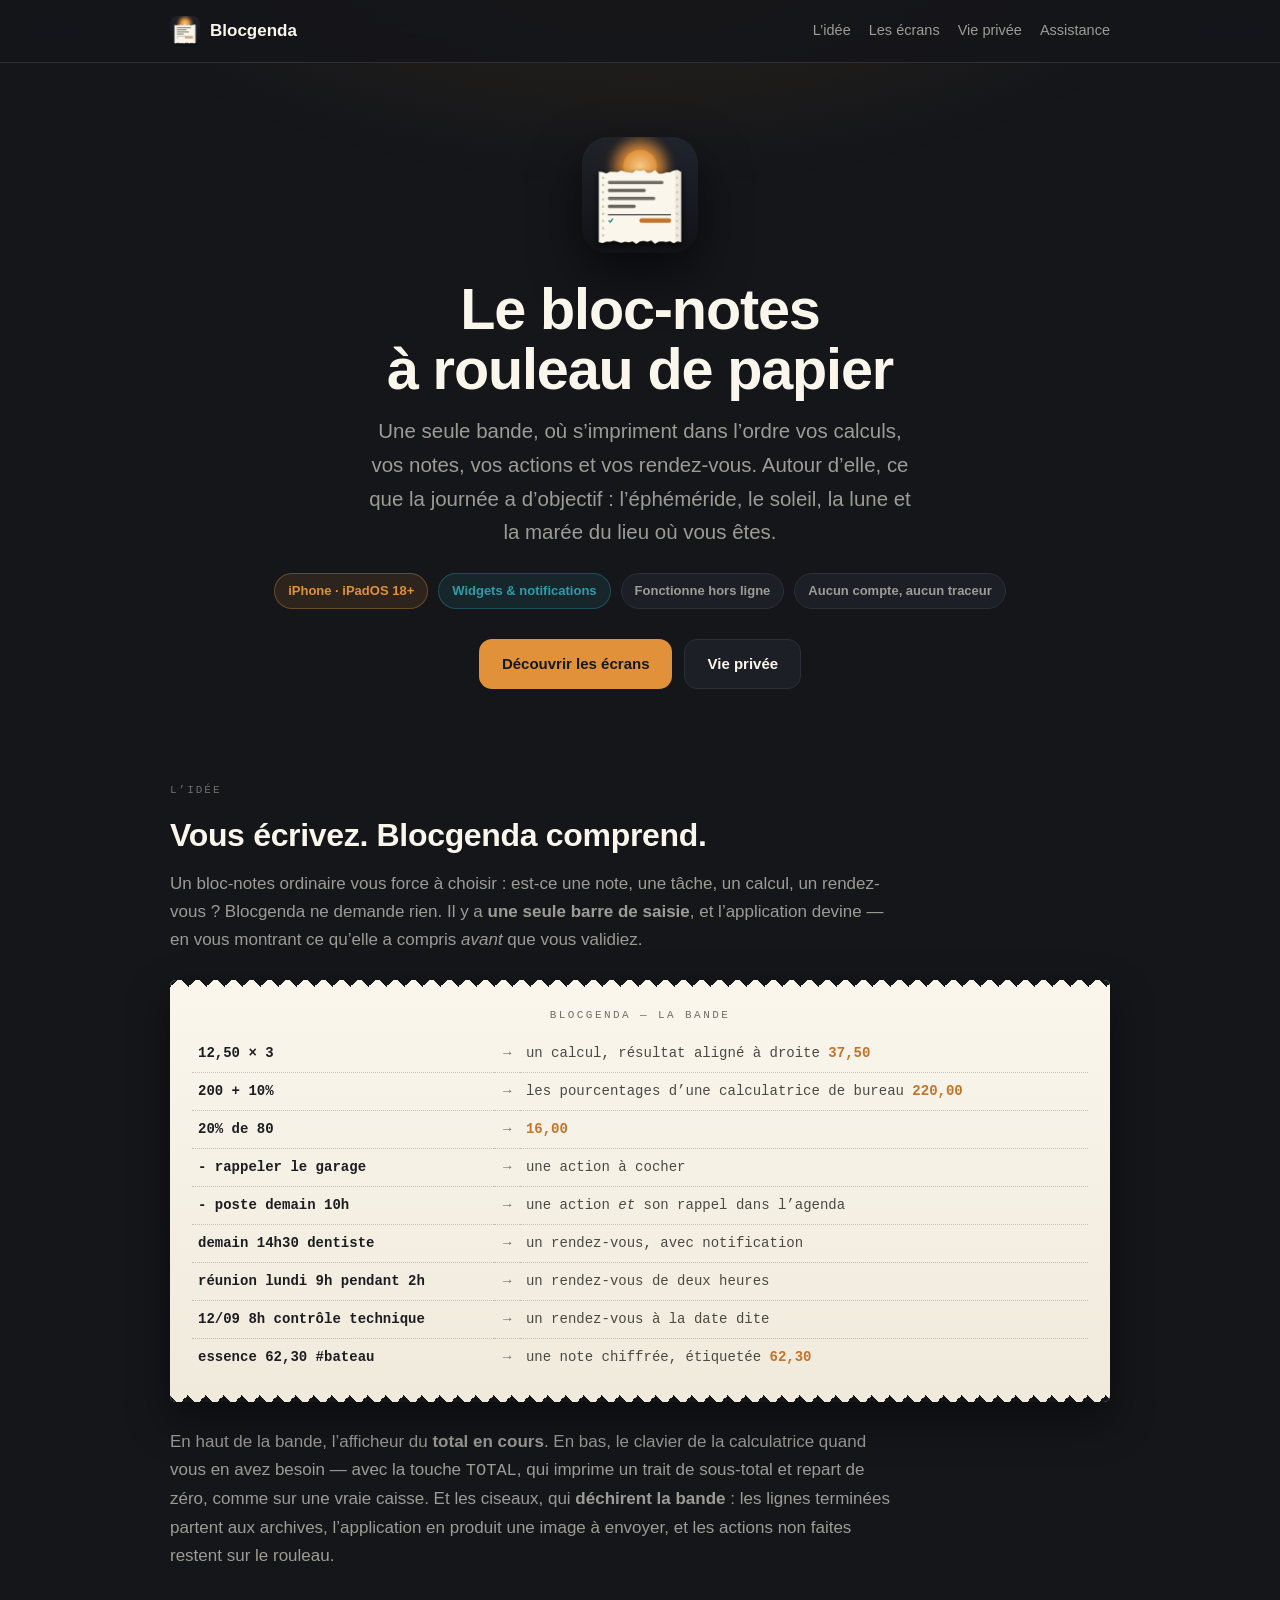
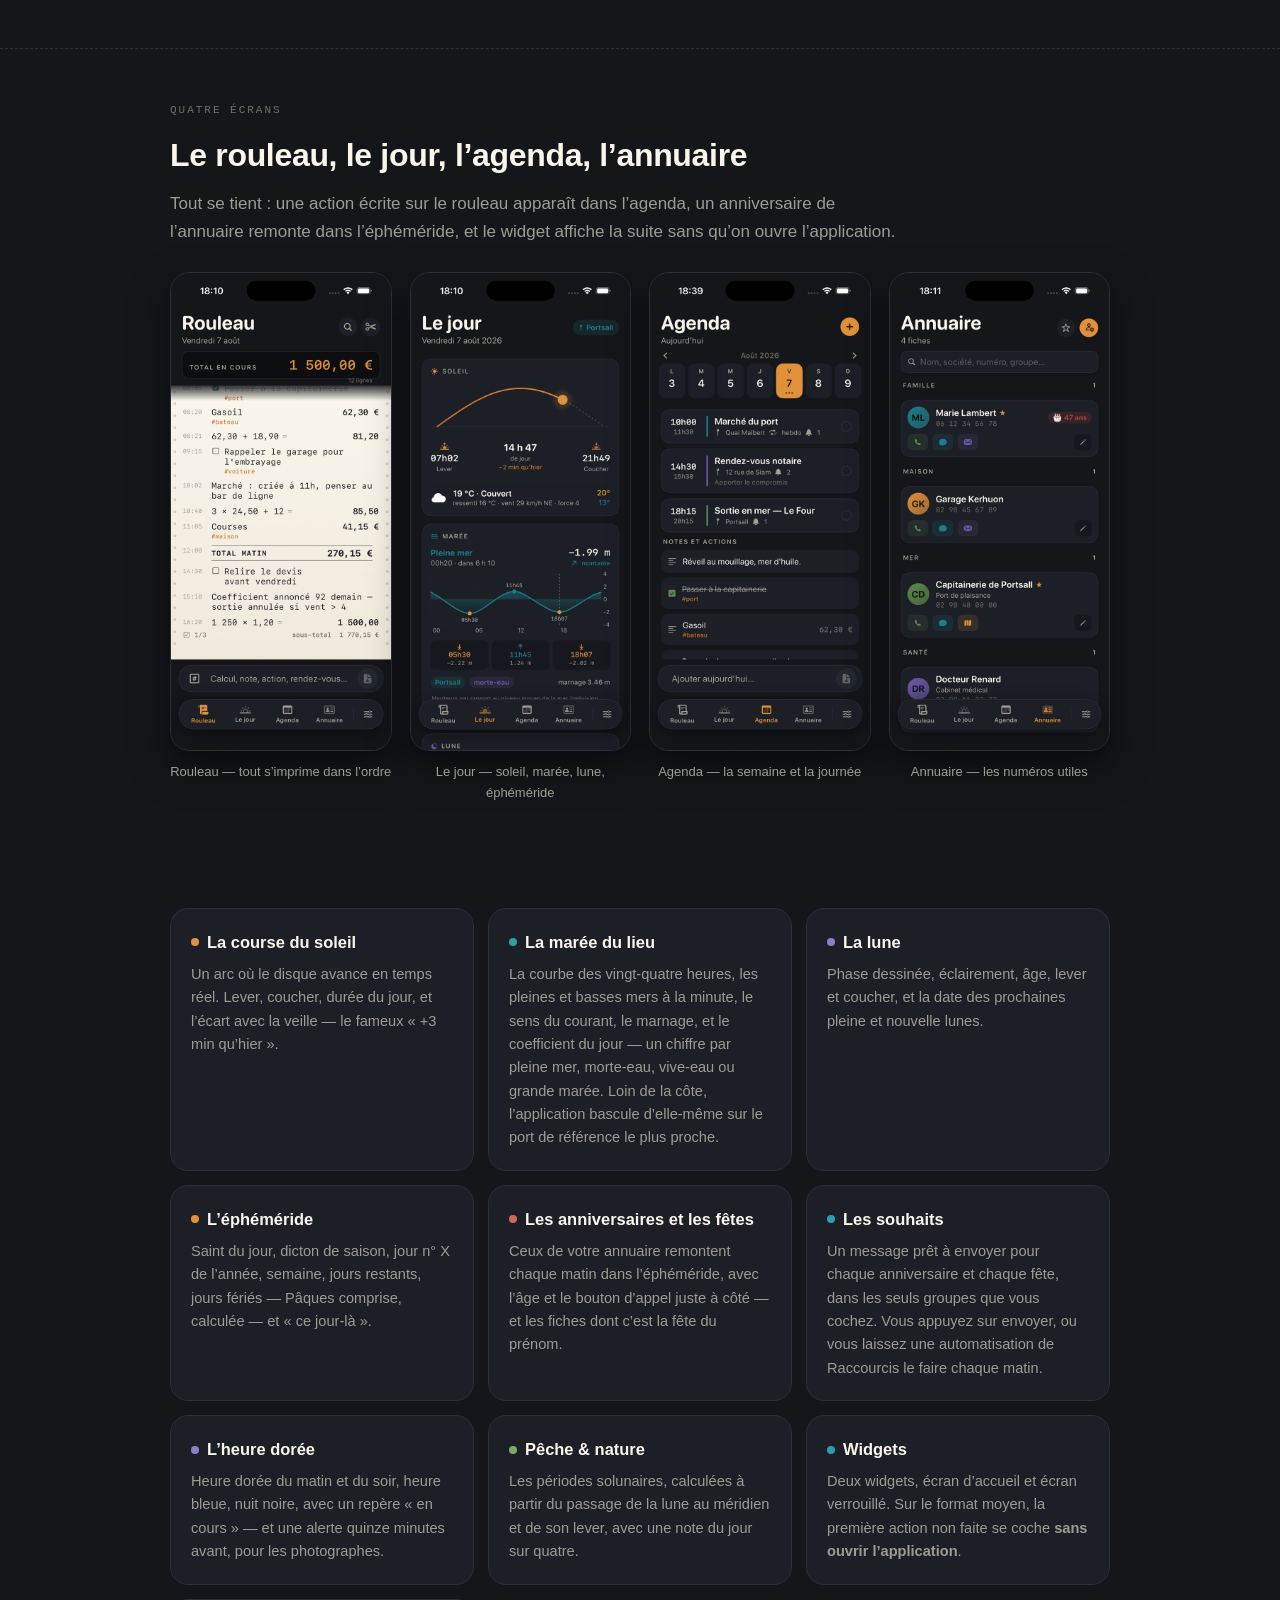
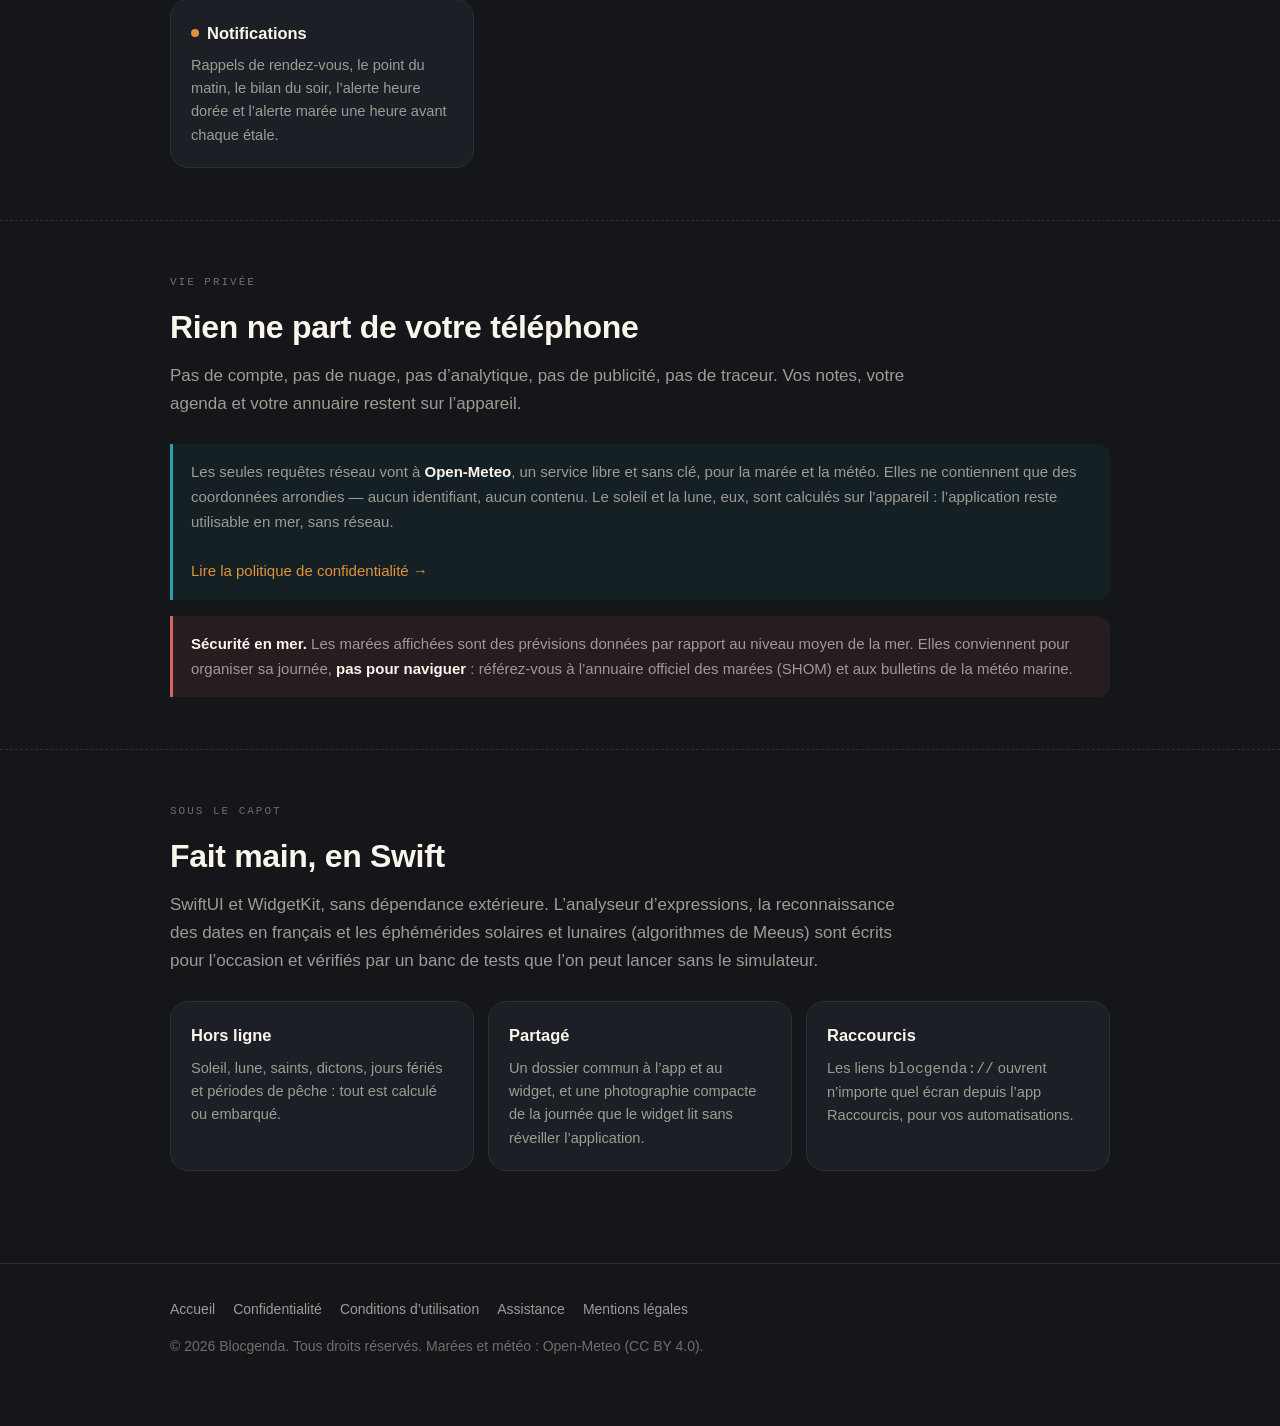
==== commit 5e4680e9: "Souhaite les anniversaires et les fêtes depuis l'annuaire Blocgenda rapproche chaque jour les fiches" ====
--- a/docs/index.html
+++ b/docs/index.html
@@ -138,7 +138,8 @@
       <div class="card">
         <h3><span class="dot sea"></span>La marée du lieu</h3>
         <p>La courbe des vingt-quatre heures, les pleines et basses mers à la minute,
-        le sens du courant, le marnage, vive-eau ou morte-eau. Loin de la côte,
+        le sens du courant, le marnage, et le coefficient du jour — un chiffre par
+        pleine mer, morte-eau, vive-eau ou grande marée. Loin de la côte,
         l’application bascule d’elle-même sur le port de référence le plus proche.</p>
       </div>
 
@@ -155,9 +156,16 @@
       </div>
 
       <div class="card">
-        <h3><span class="dot rouge"></span>Les anniversaires</h3>
+        <h3><span class="dot rouge"></span>Les anniversaires et les fêtes</h3>
         <p>Ceux de votre annuaire remontent chaque matin dans l’éphéméride, avec l’âge
-        et le bouton d’appel juste à côté.</p>
+        et le bouton d’appel juste à côté — et les fiches dont c’est la fête du prénom.</p>
+      </div>
+
+      <div class="card">
+        <h3><span class="dot sea"></span>Les souhaits</h3>
+        <p>Un message prêt à envoyer pour chaque anniversaire et chaque fête, dans les
+        seuls groupes que vous cochez. Vous appuyez sur envoyer, ou vous laissez une
+        automatisation de Raccourcis le faire chaque matin.</p>
       </div>
 
       <div class="card">
